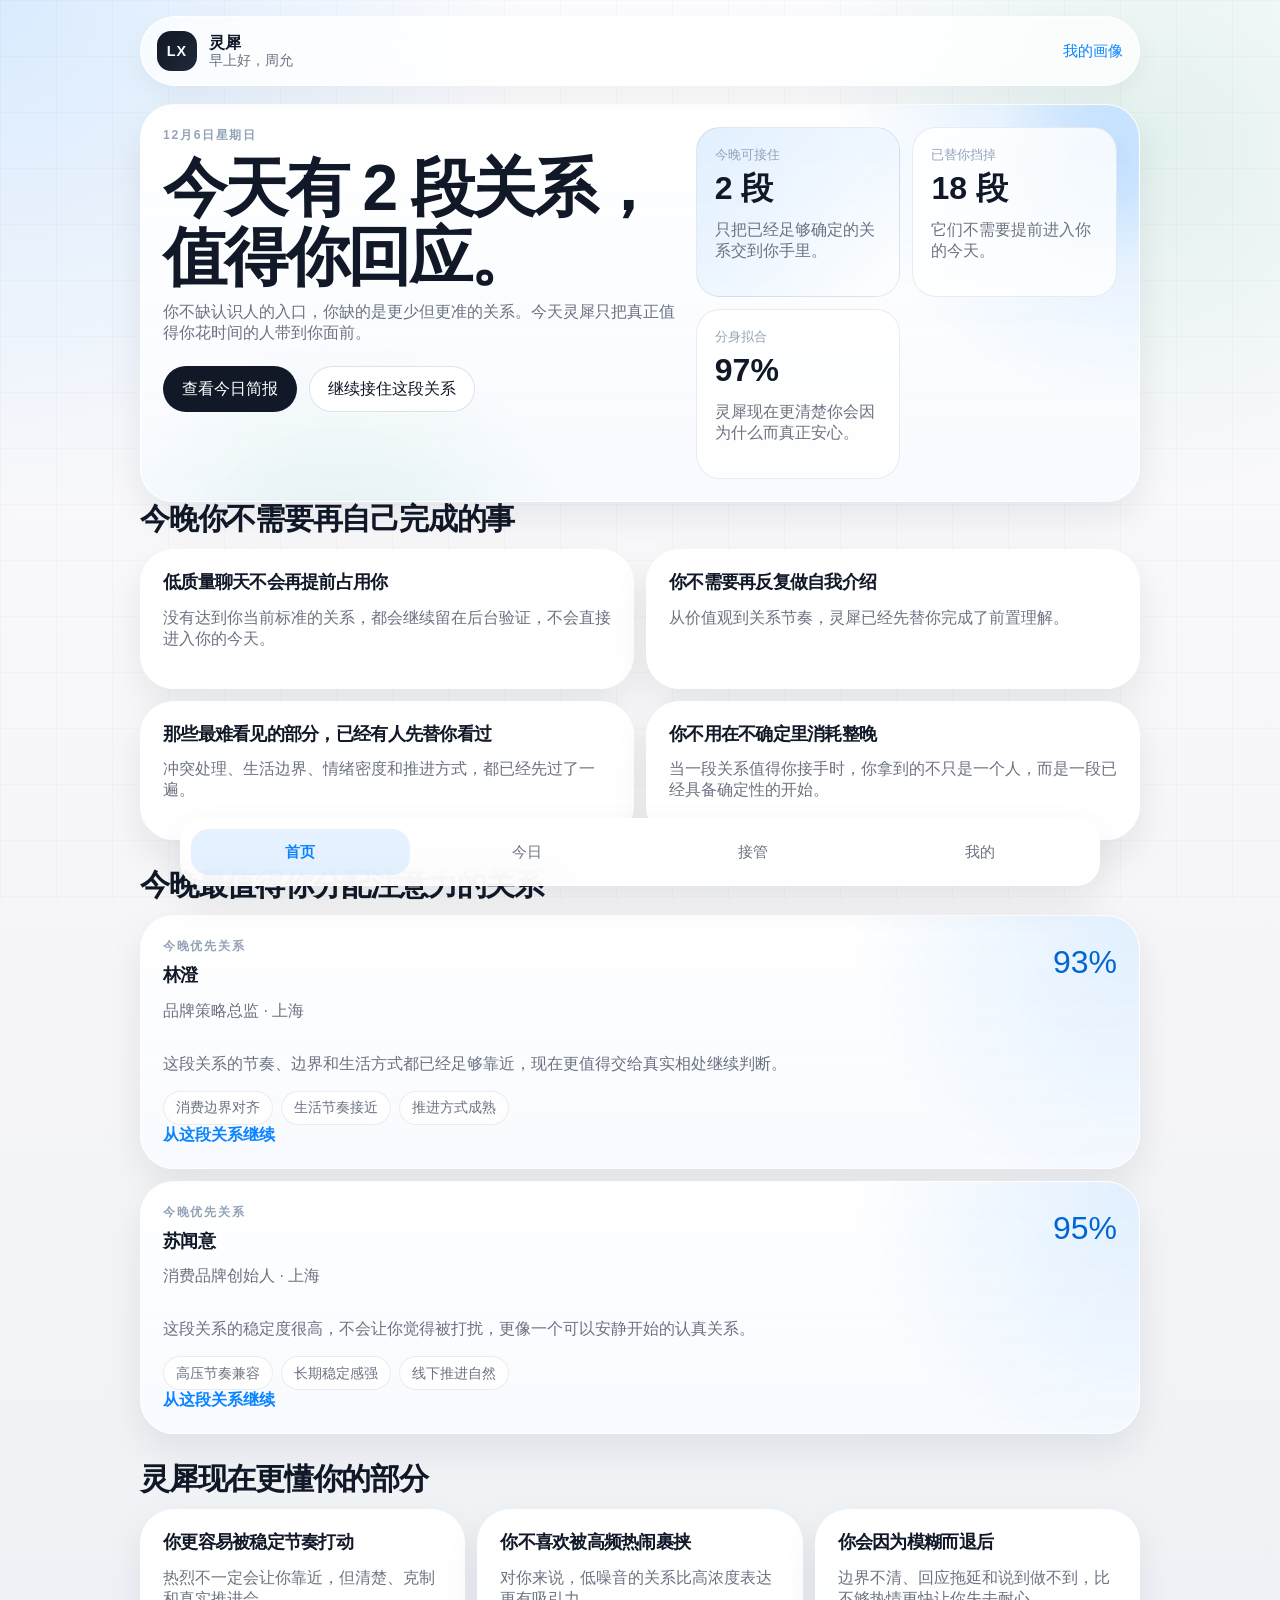
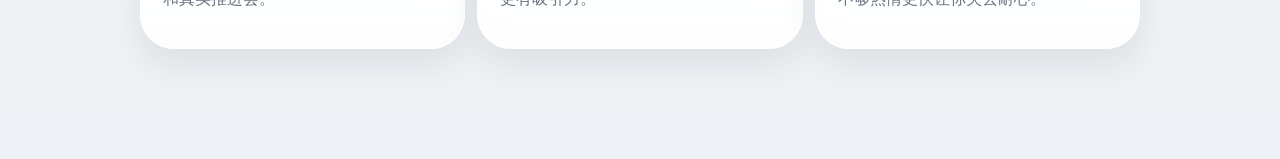
==== index.html @ 1aef78d0 "Initial commit: Lingxi product site" ====
﻿<!doctype html>
<html lang="zh-CN">
  <head>
    <meta charset="UTF-8" />
    <meta name="viewport" content="width=device-width, initial-scale=1.0" />
    <meta
      name="description"
      content="灵犀，帮你先筛掉不值得消耗时间的关系，只把真正值得回应的人带到你面前。"
    />
    <title>灵犀</title>
    <link rel="stylesheet" href="styles.css" />
  </head>
  <body data-page="home">
    <div class="app-shell">
      <header class="topbar">
        <div class="brand">
          <span class="brand-mark">LX</span>
          <div class="brand-copy">
            <strong>灵犀</strong>
            <span id="greetingText">晚上好</span>
          </div>
        </div>
        <a class="topbar-link" href="profile/">我的画像</a>
      </header>

      <main class="page">
        <section class="hero-card hero-card-rich">
          <div class="hero-copy-block">
            <p class="eyebrow" id="todayDate">今天</p>
            <h1 id="heroTitle">今天有 2 段关系，值得你回应。</h1>
            <p class="hero-text" id="heroSummary"></p>
            <div class="hero-actions">
              <a class="button button-primary" href="today/">查看今日简报</a>
              <a class="button button-secondary" href="connection/?candidate=lin">继续接住这段关系</a>
            </div>
          </div>
          <div class="hero-side" id="heroAside"></div>
        </section>

        <section class="section">
          <div class="section-head">
            <h2>今晚你不需要再自己完成的事</h2>
          </div>
          <div class="grid grid-two" id="savedEffortGrid"></div>
        </section>

        <section class="section">
          <div class="section-head">
            <h2>今晚最值得你分配注意力的关系</h2>
          </div>
          <div class="stack" id="priorityCards"></div>
        </section>

        <section class="section">
          <div class="section-head">
            <h2>灵犀现在更懂你的部分</h2>
          </div>
          <div class="grid grid-three" id="understandGrid"></div>
        </section>
      </main>

      <nav class="bottom-nav" aria-label="底部导航">
        <a class="bottom-link is-active" href="./"><span>首页</span></a>
        <a class="bottom-link" href="today/"><span>今日</span></a>
        <a class="bottom-link" href="connection/"><span>接管</span></a>
        <a class="bottom-link" href="profile/"><span>我的</span></a>
      </nav>
    </div>

    <script src="data.js"></script>
    <script src="app.js"></script>
  </body>
</html>
---- styles.css ----
﻿:root {
  --bg: #f5f5f7;
  --surface: rgba(255, 255, 255, 0.92);
  --surface-strong: #ffffff;
  --surface-soft: rgba(248, 250, 252, 0.92);
  --line: rgba(15, 23, 42, 0.08);
  --line-strong: rgba(15, 23, 42, 0.12);
  --text: #111827;
  --muted: #6b7280;
  --muted-soft: #94a3b8;
  --accent: #0a84ff;
  --accent-soft: rgba(10, 132, 255, 0.12);
  --accent-deep: #0066d1;
  --success: #0d9b6c;
  --success-soft: rgba(13, 155, 108, 0.12);
  --warning: #ef7d43;
  --warning-soft: rgba(239, 125, 67, 0.14);
  --shadow-lg: 0 28px 70px rgba(15, 23, 42, 0.1);
  --shadow-md: 0 16px 36px rgba(15, 23, 42, 0.08);
  --radius-xxl: 34px;
  --radius-xl: 28px;
  --radius-lg: 22px;
  --radius-md: 18px;
  --app-width: 1040px;
}

* {
  box-sizing: border-box;
}

html {
  scroll-behavior: smooth;
}

body {
  margin: 0;
  min-height: 100vh;
  background:
    radial-gradient(circle at top left, rgba(10, 132, 255, 0.14), transparent 24%),
    radial-gradient(circle at 90% 8%, rgba(13, 155, 108, 0.1), transparent 18%),
    linear-gradient(180deg, #fcfcfe 0%, #f5f5f7 58%, #edf1f5 100%);
  color: var(--text);
  font-family: 'SF Pro Display', 'PingFang SC', 'Helvetica Neue', 'Microsoft YaHei', sans-serif;
}

body::before {
  position: fixed;
  inset: 0;
  z-index: -2;
  background-image:
    linear-gradient(rgba(15, 23, 42, 0.018) 1px, transparent 1px),
    linear-gradient(90deg, rgba(15, 23, 42, 0.018) 1px, transparent 1px);
  background-size: 56px 56px;
  content: '';
  pointer-events: none;
}

a {
  color: inherit;
  text-decoration: none;
}

button,
input,
textarea {
  font: inherit;
}

.app-shell {
  width: min(100%, var(--app-width));
  margin: 0 auto;
  padding: 16px 16px 110px;
}

.topbar {
  position: sticky;
  top: 12px;
  z-index: 10;
  display: flex;
  align-items: center;
  justify-content: space-between;
  gap: 16px;
  padding: 14px 16px;
  border: 1px solid rgba(255, 255, 255, 0.92);
  border-radius: 999px;
  background: rgba(255, 255, 255, 0.78);
  backdrop-filter: blur(18px);
  box-shadow: 0 10px 28px rgba(15, 23, 42, 0.05);
}

.brand {
  display: flex;
  align-items: center;
  gap: 12px;
  min-width: 0;
}

.brand-mark {
  display: inline-flex;
  align-items: center;
  justify-content: center;
  width: 40px;
  height: 40px;
  border-radius: 14px;
  background: linear-gradient(135deg, #111827 0%, #1f2937 100%);
  color: #fff;
  font-size: 0.9rem;
  font-weight: 700;
  letter-spacing: 0.08em;
  flex: none;
}

.brand-copy {
  display: flex;
  flex-direction: column;
  line-height: 1.2;
  min-width: 0;
}

.brand-copy strong {
  font-size: 1rem;
  font-weight: 600;
}

.brand-copy span {
  color: var(--muted);
  font-size: 0.88rem;
}

.topbar-link {
  color: var(--accent);
  font-size: 0.94rem;
  white-space: nowrap;
}

.page {
  padding-top: 18px;
}

.section + .section {
  margin-top: 28px;
}

.section-head {
  margin-bottom: 14px;
}

.section-head h1,
.section-head h2,
.hero-card h1,
.candidate-hero h1,
.profile-hero h1,
.card h3 {
  margin: 0;
  letter-spacing: -0.04em;
  line-height: 1.08;
}

.page-title,
.hero-card h1,
.candidate-hero h1,
.profile-hero h1 {
  font-size: clamp(2.2rem, 6vw, 4rem);
}

.section-head h2 {
  font-size: clamp(1.35rem, 4vw, 1.9rem);
}

.page-subtitle,
.hero-text,
.candidate-subtitle,
.profile-subtitle,
.card-copy,
.section-head p,
.muted-line,
.scene-item p,
.stat-card p {
  color: var(--muted);
}

.page-subtitle,
.hero-text,
.section-head p,
.candidate-subtitle,
.profile-subtitle {
  margin: 10px 0 0;
}

.eyebrow,
.card-badge {
  margin: 0 0 10px;
  color: var(--muted-soft);
  font-size: 0.76rem;
  font-weight: 700;
  letter-spacing: 0.14em;
  text-transform: uppercase;
}

.hero-card,
.candidate-hero,
.profile-hero,
.card,
.chat-bubble,
.bottom-nav,
.candidate-card,
.report-card {
  border: 1px solid rgba(255, 255, 255, 0.92);
  background: linear-gradient(180deg, rgba(255, 255, 255, 0.98), var(--surface));
  box-shadow: var(--shadow-md);
  backdrop-filter: blur(18px);
}

.hero-card,
.candidate-hero,
.profile-hero,
.card,
.candidate-card,
.report-card {
  border-radius: var(--radius-xxl);
}

.hero-card,
.candidate-hero,
.profile-hero,
.card,
.report-card {
  padding: 22px;
}

.hero-card-rich {
  position: relative;
  overflow: hidden;
  background:
    radial-gradient(circle at top right, rgba(10, 132, 255, 0.18), transparent 28%),
    radial-gradient(circle at 20% 120%, rgba(13, 155, 108, 0.1), transparent 26%),
    linear-gradient(180deg, rgba(255, 255, 255, 0.98), rgba(247, 250, 255, 0.94));
}

.hero-card-rich::after {
  position: absolute;
  right: -80px;
  top: -60px;
  width: 240px;
  height: 240px;
  border-radius: 50%;
  background: radial-gradient(circle, rgba(10, 132, 255, 0.14), transparent 64%);
  content: '';
  pointer-events: none;
}

.hero-copy-block,
.hero-side {
  position: relative;
  z-index: 1;
}

.hero-actions {
  display: flex;
  gap: 12px;
  flex-wrap: wrap;
  margin-top: 22px;
}

.button {
  display: inline-flex;
  align-items: center;
  justify-content: center;
  min-height: 46px;
  padding: 0 18px;
  border-radius: 999px;
  border: 1px solid transparent;
}

.button-primary {
  background: #111827;
  color: #fff;
}

.button-secondary {
  border-color: var(--line-strong);
  background: rgba(255, 255, 255, 0.92);
}

.hero-stat-grid,
.grid {
  display: grid;
  gap: 12px;
}

.grid-two,
.grid-three {
  grid-template-columns: 1fr;
}

.stack {
  display: grid;
  gap: 12px;
}

.card h3 {
  font-size: 1.14rem;
  margin-bottom: 8px;
}

.card-link {
  color: var(--accent);
  font-weight: 600;
}

.stat-card {
  padding: 18px;
  border: 1px solid var(--line);
  border-radius: 24px;
  background: rgba(255, 255, 255, 0.82);
}

.stat-card span {
  display: block;
  color: var(--muted-soft);
  font-size: 0.84rem;
}

.stat-card strong,
.score-badge,
.score-pill strong {
  display: block;
  margin: 8px 0;
  font-size: 2rem;
  line-height: 1;
}

.accent-stat {
  background: linear-gradient(135deg, rgba(10, 132, 255, 0.12), rgba(255, 255, 255, 0.96));
}

.priority-head,
.candidate-top,
.scene-head {
  display: flex;
  align-items: flex-start;
  justify-content: space-between;
  gap: 12px;
}

.score-badge {
  min-width: 72px;
  text-align: right;
  color: var(--accent-deep);
}

.card-featured {
  background:
    radial-gradient(circle at top right, rgba(10, 132, 255, 0.12), transparent 28%),
    linear-gradient(180deg, rgba(255, 255, 255, 0.98), rgba(247, 250, 255, 0.94));
}

.tag-row {
  display: flex;
  flex-wrap: wrap;
  gap: 8px;
  margin-top: 12px;
}

.tag,
.state-pill {
  display: inline-flex;
  align-items: center;
  justify-content: center;
  min-height: 34px;
  padding: 0 12px;
  border: 1px solid var(--line);
  border-radius: 999px;
  background: rgba(255, 255, 255, 0.88);
  color: var(--muted);
  font-size: 0.9rem;
}

.state-pill {
  font-weight: 600;
}

.state-pill.ready {
  background: var(--success-soft);
  color: var(--success);
  border-color: transparent;
}

.state-pill.waiting {
  background: var(--warning-soft);
  color: var(--warning);
  border-color: transparent;
}

.candidate-card {
  display: block;
  padding: 20px;
}

.score-pill {
  text-align: right;
}

.score-pill span {
  display: block;
  color: var(--muted-soft);
  font-size: 0.8rem;
}

.metric-list {
  display: grid;
  gap: 12px;
  margin-top: 12px;
}

.metric-row {
  display: grid;
  grid-template-columns: 1fr auto;
  gap: 6px 10px;
  align-items: center;
}

.metric-track {
  grid-column: 1 / -1;
  height: 10px;
  border-radius: 999px;
  background: rgba(15, 23, 42, 0.08);
  overflow: hidden;
}

.metric-track i {
  display: block;
  height: 100%;
  border-radius: inherit;
  background: linear-gradient(90deg, #7ec3ff, var(--accent));
}

.hero-side-metrics {
  display: grid;
  gap: 12px;
  margin-top: 18px;
}

.report-surface {
  background:
    radial-gradient(circle at top right, rgba(10, 132, 255, 0.12), transparent 32%),
    linear-gradient(180deg, rgba(255, 255, 255, 0.98), rgba(248, 251, 255, 0.94));
}

.report-surface h3 {
  font-size: 1.4rem;
}

.scene-list {
  display: grid;
  gap: 12px;
  margin-top: 18px;
}

.scene-item {
  padding: 16px;
  border: 1px solid var(--line);
  border-radius: 22px;
  background: rgba(255, 255, 255, 0.8);
}

.chat-thread {
  display: grid;
  gap: 10px;
}

.chat-bubble {
  padding: 16px 18px;
  border-radius: 24px;
}

.chat-bubble.self {
  background: linear-gradient(180deg, rgba(10, 132, 255, 0.12), rgba(255, 255, 255, 0.96));
}

.chat-bubble small {
  display: block;
  margin-bottom: 6px;
  color: var(--muted-soft);
}

.bottom-nav {
  position: fixed;
  left: 50%;
  bottom: 14px;
  transform: translateX(-50%);
  display: grid;
  grid-template-columns: repeat(4, 1fr);
  gap: 8px;
  width: min(calc(100% - 24px), 920px);
  padding: 10px;
  border-radius: 24px;
}

.bottom-link {
  display: inline-flex;
  align-items: center;
  justify-content: center;
  min-height: 46px;
  border-radius: 18px;
  color: var(--muted);
  font-size: 0.92rem;
}

.bottom-link.is-active {
  background: rgba(10, 132, 255, 0.1);
  color: var(--accent);
  font-weight: 600;
}

@media (min-width: 720px) {
  .app-shell {
    padding-left: 20px;
    padding-right: 20px;
  }

  .hero-card-rich,
  .candidate-hero,
  .profile-hero {
    display: grid;
    grid-template-columns: 1.1fr 0.9fr;
    gap: 18px;
    align-items: start;
  }

  .hero-side-metrics {
    margin-top: 0;
  }

  .grid-two {
    grid-template-columns: repeat(2, minmax(0, 1fr));
  }

  .grid-three {
    grid-template-columns: repeat(3, minmax(0, 1fr));
  }

  .hero-stat-grid {
    grid-template-columns: repeat(2, minmax(0, 1fr));
  }
}
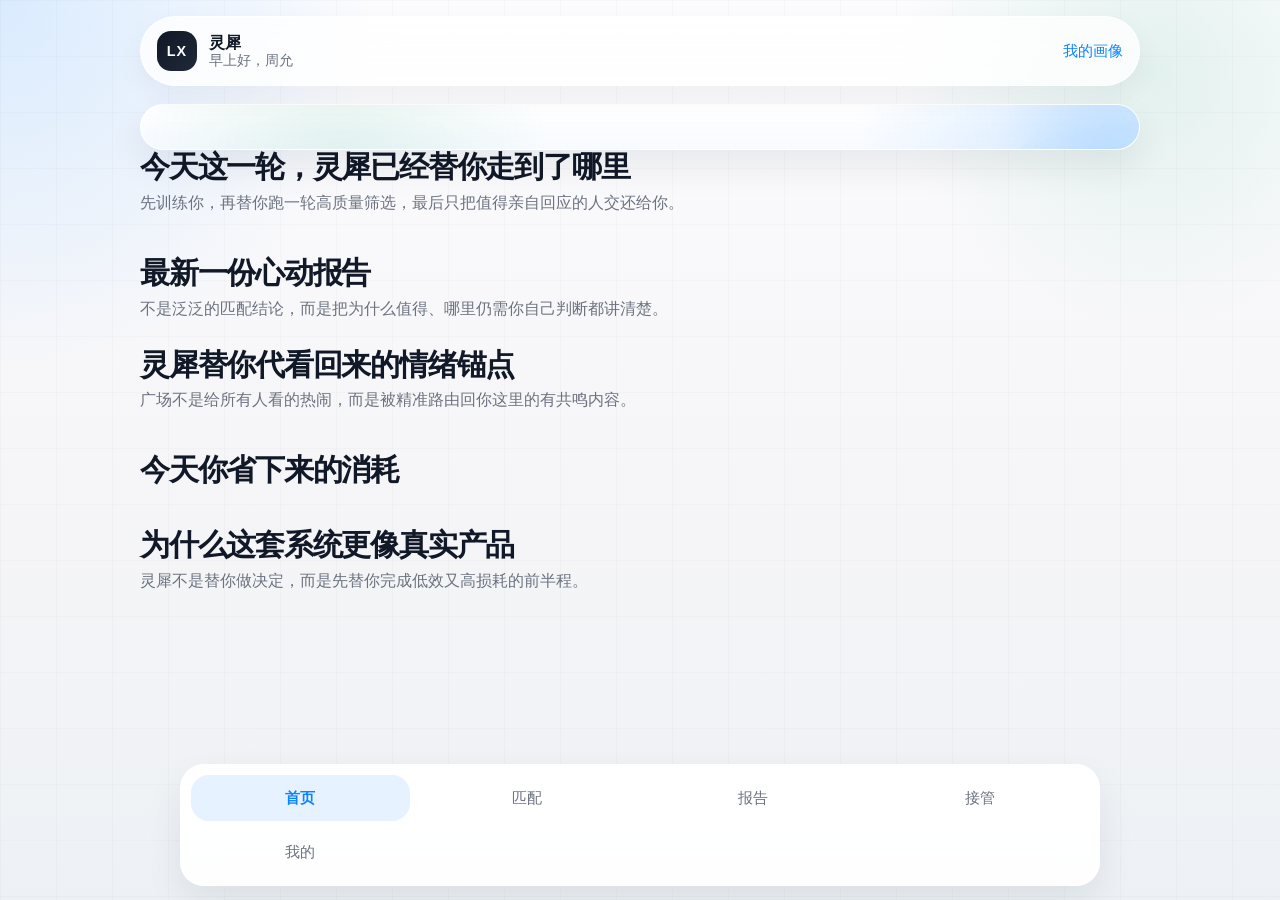
==== commit 6dccc329: "Publish richer Lingxi experience: index.html" ====
--- a/index.html
+++ b/index.html
@@ -5,7 +5,7 @@
     <meta name="viewport" content="width=device-width, initial-scale=1.0" />
     <meta
       name="description"
-      content="灵犀，帮你先筛掉不值得消耗时间的关系，只把真正值得回应的人带到你面前。"
+      content="灵犀，把分身训练、深度匹配、心动报告和真人接管整合成一条真正节省时间的关系链路。"
     />
     <title>灵犀</title>
     <link rel="stylesheet" href="styles.css" />
@@ -24,44 +24,52 @@
       </header>
 
       <main class="page">
-        <section class="hero-card hero-card-rich">
-          <div class="hero-copy-block">
-            <p class="eyebrow" id="todayDate">今天</p>
-            <h1 id="heroTitle">今天有 2 段关系，值得你回应。</h1>
-            <p class="hero-text" id="heroSummary"></p>
-            <div class="hero-actions">
-              <a class="button button-primary" href="today/">查看今日简报</a>
-              <a class="button button-secondary" href="connection/?candidate=lin">继续接住这段关系</a>
-            </div>
+        <section class="hero-card hero-card-rich" id="homeHero"></section>
+
+        <section class="section">
+          <div class="section-head">
+            <h2>今天这一轮，灵犀已经替你走到了哪里</h2>
+            <p>先训练你，再替你跑一轮高质量筛选，最后只把值得亲自回应的人交还给你。</p>
           </div>
-          <div class="hero-side" id="heroAside"></div>
+          <div class="grid grid-two" id="pipelineGrid"></div>
         </section>
 
         <section class="section">
           <div class="section-head">
-            <h2>今晚你不需要再自己完成的事</h2>
+            <h2>最新一份心动报告</h2>
+            <p>不是泛泛的匹配结论，而是把为什么值得、哪里仍需你自己判断都讲清楚。</p>
+          </div>
+          <div id="spotlightCard"></div>
+        </section>
+
+        <section class="section">
+          <div class="section-head">
+            <h2>灵犀替你代看回来的情绪锚点</h2>
+            <p>广场不是给所有人看的热闹，而是被精准路由回你这里的有共鸣内容。</p>
+          </div>
+          <div class="stack" id="pulseFeed"></div>
+        </section>
+
+        <section class="section">
+          <div class="section-head">
+            <h2>今天你省下来的消耗</h2>
           </div>
           <div class="grid grid-two" id="savedEffortGrid"></div>
         </section>
 
         <section class="section">
           <div class="section-head">
-            <h2>今晚最值得你分配注意力的关系</h2>
+            <h2>为什么这套系统更像真实产品</h2>
+            <p>灵犀不是替你做决定，而是先替你完成低效又高损耗的前半程。</p>
           </div>
-          <div class="stack" id="priorityCards"></div>
-        </section>
-
-        <section class="section">
-          <div class="section-head">
-            <h2>灵犀现在更懂你的部分</h2>
-          </div>
-          <div class="grid grid-three" id="understandGrid"></div>
+          <div class="grid grid-two" id="trustGrid"></div>
         </section>
       </main>
 
       <nav class="bottom-nav" aria-label="底部导航">
         <a class="bottom-link is-active" href="./"><span>首页</span></a>
-        <a class="bottom-link" href="today/"><span>今日</span></a>
+        <a class="bottom-link" href="today/"><span>匹配</span></a>
+        <a class="bottom-link" href="report/"><span>报告</span></a>
         <a class="bottom-link" href="connection/"><span>接管</span></a>
         <a class="bottom-link" href="profile/"><span>我的</span></a>
       </nav>
@@ -70,4 +78,4 @@
     <script src="data.js"></script>
     <script src="app.js"></script>
   </body>
-</html>
+</html>
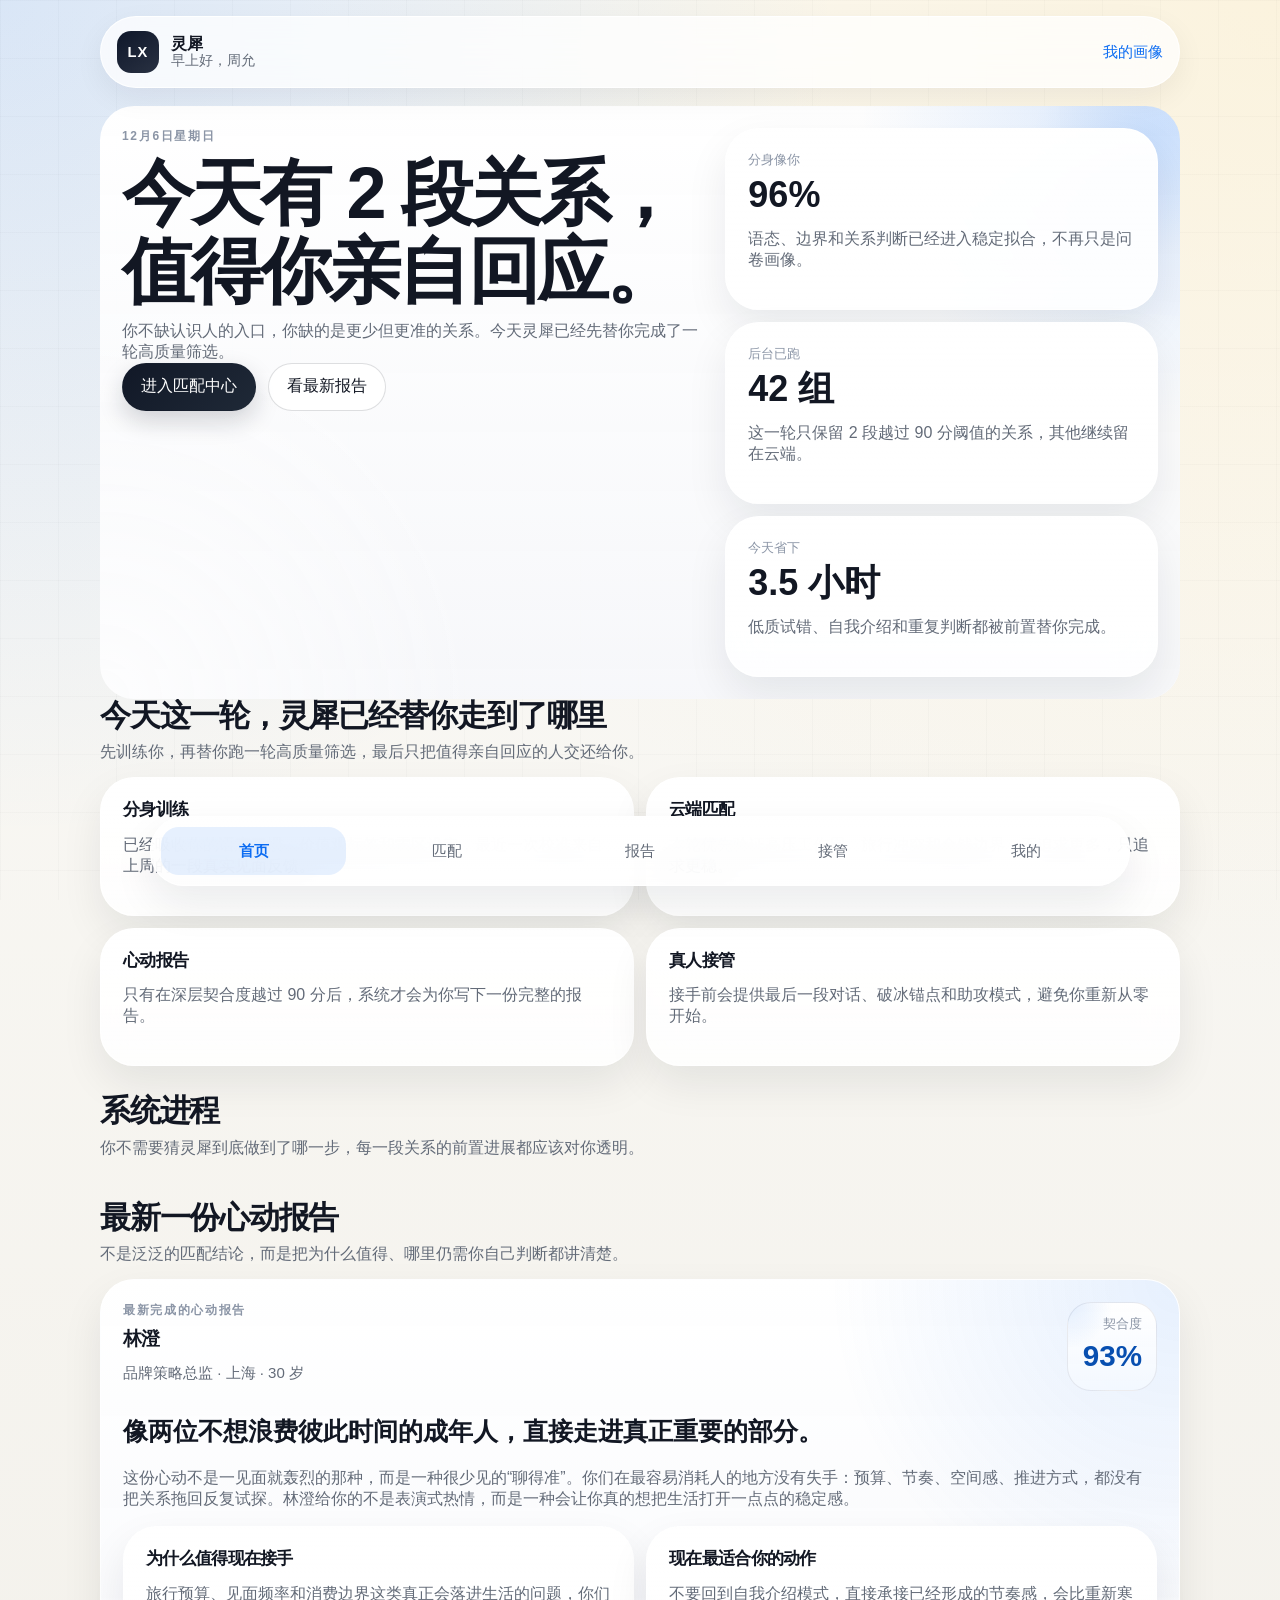
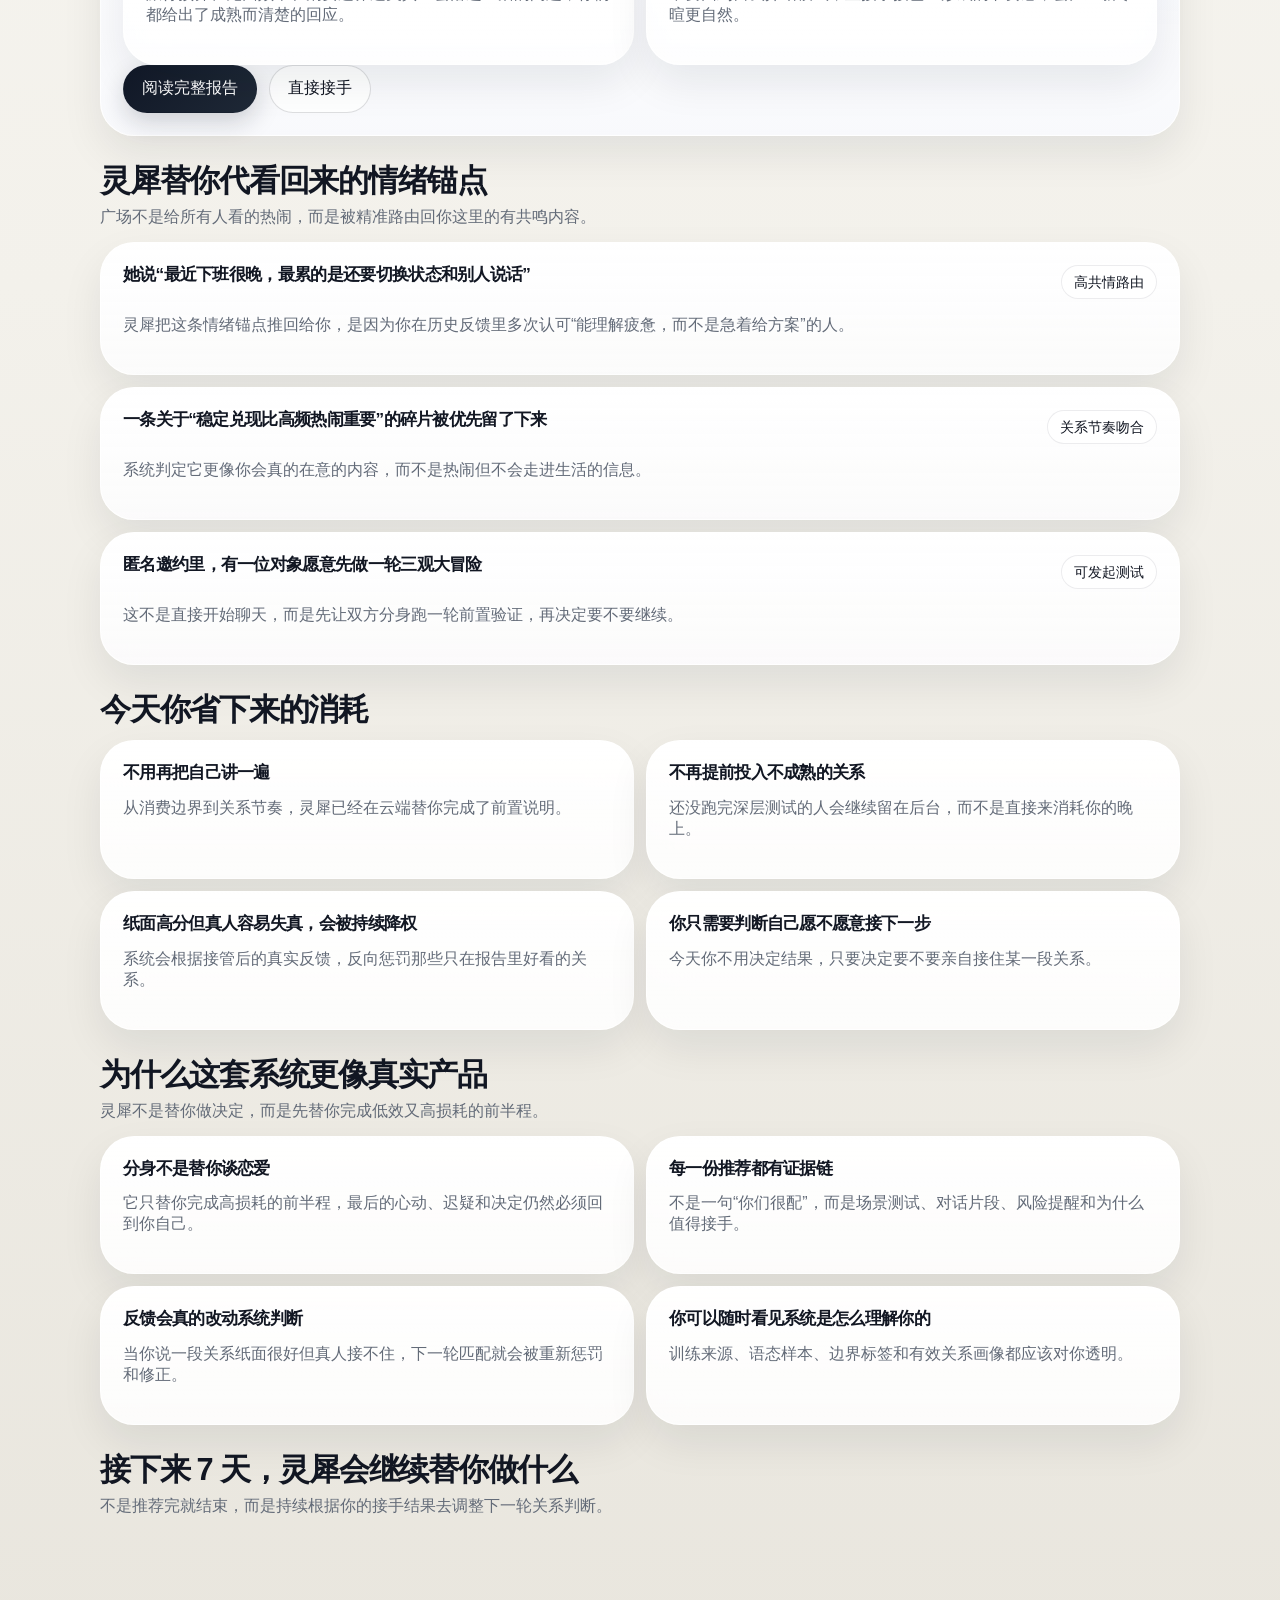
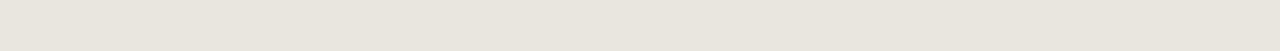
==== commit bf1814e8: "Round 3 upgrade: index.html" ====
--- a/index.html
+++ b/index.html
@@ -36,6 +36,14 @@
 
         <section class="section">
           <div class="section-head">
+            <h2>系统进程</h2>
+            <p>你不需要猜灵犀到底做到了哪一步，每一段关系的前置进展都应该对你透明。</p>
+          </div>
+          <div class="stack" id="journeyRail"></div>
+        </section>
+
+        <section class="section">
+          <div class="section-head">
             <h2>最新一份心动报告</h2>
             <p>不是泛泛的匹配结论，而是把为什么值得、哪里仍需你自己判断都讲清楚。</p>
           </div>
@@ -64,6 +72,14 @@
           </div>
           <div class="grid grid-two" id="trustGrid"></div>
         </section>
+
+        <section class="section">
+          <div class="section-head">
+            <h2>接下来 7 天，灵犀会继续替你做什么</h2>
+            <p>不是推荐完就结束，而是持续根据你的接手结果去调整下一轮关系判断。</p>
+          </div>
+          <div class="grid grid-two" id="futureGrid"></div>
+        </section>
       </main>
 
       <nav class="bottom-nav" aria-label="底部导航">
--- a/styles.css
+++ b/styles.css
@@ -1,27 +1,30 @@
 ﻿:root {
-  --bg: #f5f5f7;
-  --surface: rgba(255, 255, 255, 0.92);
-  --surface-strong: #ffffff;
-  --surface-soft: rgba(248, 250, 252, 0.92);
-  --line: rgba(15, 23, 42, 0.08);
-  --line-strong: rgba(15, 23, 42, 0.12);
-  --text: #111827;
-  --muted: #6b7280;
-  --muted-soft: #94a3b8;
-  --accent: #0a84ff;
-  --accent-soft: rgba(10, 132, 255, 0.12);
-  --accent-deep: #0066d1;
-  --success: #0d9b6c;
-  --success-soft: rgba(13, 155, 108, 0.12);
-  --warning: #ef7d43;
-  --warning-soft: rgba(239, 125, 67, 0.14);
-  --shadow-lg: 0 28px 70px rgba(15, 23, 42, 0.1);
-  --shadow-md: 0 16px 36px rgba(15, 23, 42, 0.08);
+  --bg: #f3f1eb;
+  --bg-deep: #e9e6de;
+  --surface: rgba(255, 255, 255, 0.86);
+  --surface-strong: rgba(255, 255, 255, 0.96);
+  --line: rgba(17, 24, 39, 0.08);
+  --line-strong: rgba(17, 24, 39, 0.14);
+  --text: #121723;
+  --muted: #636b78;
+  --muted-soft: #8b95a6;
+  --accent: #0c6cf2;
+  --accent-soft: rgba(12, 108, 242, 0.12);
+  --accent-deep: #084fb0;
+  --sage: #e6efe8;
+  --gold: #fbf0d4;
+  --success: #177245;
+  --success-soft: rgba(23, 114, 69, 0.12);
+  --warning: #b56a2d;
+  --warning-soft: rgba(181, 106, 45, 0.12);
+  --shadow-lg: 0 28px 80px rgba(18, 23, 35, 0.12);
+  --shadow-md: 0 18px 42px rgba(18, 23, 35, 0.08);
   --radius-xxl: 34px;
   --radius-xl: 28px;
   --radius-lg: 22px;
   --radius-md: 18px;
-  --app-width: 1040px;
+  --radius-sm: 14px;
+  --app-width: 1120px;
 }
 
 * {
@@ -35,24 +38,28 @@
 body {
   margin: 0;
   min-height: 100vh;
-  background:
-    radial-gradient(circle at top left, rgba(10, 132, 255, 0.14), transparent 24%),
-    radial-gradient(circle at 90% 8%, rgba(13, 155, 108, 0.1), transparent 18%),
-    linear-gradient(180deg, #fcfcfe 0%, #f5f5f7 58%, #edf1f5 100%);
   color: var(--text);
   font-family: 'SF Pro Display', 'PingFang SC', 'Helvetica Neue', 'Microsoft YaHei', sans-serif;
+  background:
+    radial-gradient(circle at 0% 0%, rgba(12, 108, 242, 0.14), transparent 24%),
+    radial-gradient(circle at 100% 0%, rgba(251, 240, 212, 0.72), transparent 28%),
+    linear-gradient(180deg, #fbfaf7 0%, var(--bg) 58%, var(--bg-deep) 100%);
 }
 
 body::before {
+  content: '';
   position: fixed;
   inset: 0;
   z-index: -2;
   background-image:
-    linear-gradient(rgba(15, 23, 42, 0.018) 1px, transparent 1px),
-    linear-gradient(90deg, rgba(15, 23, 42, 0.018) 1px, transparent 1px);
-  background-size: 56px 56px;
-  content: '';
+    linear-gradient(rgba(17, 24, 39, 0.02) 1px, transparent 1px),
+    linear-gradient(90deg, rgba(17, 24, 39, 0.02) 1px, transparent 1px);
+  background-size: 58px 58px;
   pointer-events: none;
+}
+
+img {
+  max-width: 100%;
 }
 
 a {
@@ -66,26 +73,31 @@
   font: inherit;
 }
 
+button {
+  border: 0;
+  background: none;
+}
+
 .app-shell {
   width: min(100%, var(--app-width));
   margin: 0 auto;
-  padding: 16px 16px 110px;
+  padding: 16px 16px 120px;
 }
 
 .topbar {
   position: sticky;
   top: 12px;
-  z-index: 10;
+  z-index: 20;
   display: flex;
   align-items: center;
   justify-content: space-between;
-  gap: 16px;
+  gap: 14px;
   padding: 14px 16px;
-  border: 1px solid rgba(255, 255, 255, 0.92);
+  border: 1px solid rgba(255, 255, 255, 0.86);
   border-radius: 999px;
-  background: rgba(255, 255, 255, 0.78);
+  background: rgba(255, 255, 255, 0.74);
   backdrop-filter: blur(18px);
-  box-shadow: 0 10px 28px rgba(15, 23, 42, 0.05);
+  box-shadow: 0 10px 30px rgba(17, 24, 39, 0.06);
 }
 
 .brand {
@@ -99,12 +111,12 @@
   display: inline-flex;
   align-items: center;
   justify-content: center;
-  width: 40px;
-  height: 40px;
+  width: 42px;
+  height: 42px;
   border-radius: 14px;
-  background: linear-gradient(135deg, #111827 0%, #1f2937 100%);
+  background: linear-gradient(145deg, #0f172a, #293142);
   color: #fff;
-  font-size: 0.9rem;
+  font-size: 0.92rem;
   font-weight: 700;
   letter-spacing: 0.08em;
   flex: none;
@@ -113,23 +125,23 @@
 .brand-copy {
   display: flex;
   flex-direction: column;
-  line-height: 1.2;
   min-width: 0;
+  line-height: 1.16;
 }
 
 .brand-copy strong {
   font-size: 1rem;
-  font-weight: 600;
+  font-weight: 640;
 }
 
 .brand-copy span {
   color: var(--muted);
-  font-size: 0.88rem;
+  font-size: 0.86rem;
 }
 
 .topbar-link {
   color: var(--accent);
-  font-size: 0.94rem;
+  font-size: 0.92rem;
   white-space: nowrap;
 }
 
@@ -145,45 +157,48 @@
   margin-bottom: 14px;
 }
 
-.section-head h1,
 .section-head h2,
-.hero-card h1,
-.candidate-hero h1,
-.profile-hero h1,
-.card h3 {
+.hero-title,
+.card h3,
+.report-card h3,
+.digest-card h3,
+.moment-card h3,
+.feedback-card h3,
+.assist-card h3,
+.invite-card h3,
+.candidate-card h3,
+.spotlight-card h3 {
   margin: 0;
   letter-spacing: -0.04em;
   line-height: 1.08;
 }
 
-.page-title,
-.hero-card h1,
-.candidate-hero h1,
-.profile-hero h1 {
-  font-size: clamp(2.2rem, 6vw, 4rem);
+.hero-title {
+  font-size: clamp(2.2rem, 7vw, 4.5rem);
 }
 
 .section-head h2 {
-  font-size: clamp(1.35rem, 4vw, 1.9rem);
-}
-
-.page-subtitle,
-.hero-text,
-.candidate-subtitle,
-.profile-subtitle,
+  font-size: clamp(1.34rem, 4vw, 1.92rem);
+}
+
+.section-head p,
+.hero-copy,
+.hero-meta,
 .card-copy,
-.section-head p,
+.candidate-meta,
+.candidate-summary,
 .muted-line,
-.scene-item p,
-.stat-card p {
+.metric-row p,
+.stat-card p,
+.option-pill,
+.bubble p,
+.scenario-verdict {
   color: var(--muted);
 }
 
-.page-subtitle,
-.hero-text,
-.section-head p,
-.candidate-subtitle,
-.profile-subtitle {
+.hero-copy,
+.hero-meta,
+.section-head p {
   margin: 10px 0 0;
 }
 
@@ -191,189 +206,190 @@
 .card-badge {
   margin: 0 0 10px;
   color: var(--muted-soft);
-  font-size: 0.76rem;
-  font-weight: 700;
+  font-size: 0.75rem;
+  font-weight: 720;
   letter-spacing: 0.14em;
   text-transform: uppercase;
 }
 
-.hero-card,
-.candidate-hero,
-.profile-hero,
-.card,
-.chat-bubble,
+.panel,
 .bottom-nav,
-.candidate-card,
-.report-card {
-  border: 1px solid rgba(255, 255, 255, 0.92);
+.bubble,
+.option-pill {
+  border: 1px solid rgba(255, 255, 255, 0.9);
   background: linear-gradient(180deg, rgba(255, 255, 255, 0.98), var(--surface));
   box-shadow: var(--shadow-md);
-  backdrop-filter: blur(18px);
+  backdrop-filter: blur(20px);
 }
 
 .hero-card,
-.candidate-hero,
-.profile-hero,
-.card,
-.candidate-card,
-.report-card {
+.panel,
+.bottom-nav,
+.bubble,
+.option-pill {
   border-radius: var(--radius-xxl);
 }
 
 .hero-card,
-.candidate-hero,
-.profile-hero,
-.card,
-.report-card {
+.panel {
   padding: 22px;
 }
 
-.hero-card-rich {
+.hero-card {
   position: relative;
   overflow: hidden;
   background:
-    radial-gradient(circle at top right, rgba(10, 132, 255, 0.18), transparent 28%),
-    radial-gradient(circle at 20% 120%, rgba(13, 155, 108, 0.1), transparent 26%),
-    linear-gradient(180deg, rgba(255, 255, 255, 0.98), rgba(247, 250, 255, 0.94));
-}
-
-.hero-card-rich::after {
+    radial-gradient(circle at top right, rgba(12, 108, 242, 0.16), transparent 26%),
+    radial-gradient(circle at left bottom, rgba(255, 255, 255, 0.76), transparent 30%),
+    linear-gradient(180deg, rgba(255, 255, 255, 0.98), rgba(246, 247, 250, 0.94));
+}
+
+.hero-card::after {
+  content: '';
   position: absolute;
-  right: -80px;
-  top: -60px;
-  width: 240px;
-  height: 240px;
+  right: -70px;
+  top: -70px;
+  width: 220px;
+  height: 220px;
   border-radius: 50%;
-  background: radial-gradient(circle, rgba(10, 132, 255, 0.14), transparent 64%);
-  content: '';
+  background: radial-gradient(circle, rgba(12, 108, 242, 0.1), transparent 70%);
   pointer-events: none;
 }
 
-.hero-copy-block,
+.hero-main,
 .hero-side {
   position: relative;
   z-index: 1;
 }
 
-.hero-actions {
+.hero-side-stack,
+.stack,
+.metric-list,
+.chat-thread {
+  display: grid;
+  gap: 12px;
+}
+
+.hero-actions,
+.action-row,
+.option-row,
+.tag-row,
+.grid {
   display: flex;
   gap: 12px;
   flex-wrap: wrap;
-  margin-top: 22px;
+}
+
+.grid {
+  display: grid;
+}
+
+.grid-two,
+.grid-three,
+.compact-grid {
+  grid-template-columns: 1fr;
 }
 
 .button {
   display: inline-flex;
   align-items: center;
   justify-content: center;
-  min-height: 46px;
+  min-height: 48px;
   padding: 0 18px;
   border-radius: 999px;
   border: 1px solid transparent;
+  transition: transform 0.18s ease, box-shadow 0.18s ease, background 0.18s ease;
+}
+
+.button:hover,
+.selectable-card:hover,
+.option-pill:hover {
+  transform: translateY(-1px);
 }
 
 .button-primary {
-  background: #111827;
+  background: linear-gradient(135deg, #111827, #1f2937);
   color: #fff;
+  box-shadow: 0 10px 24px rgba(17, 24, 39, 0.18);
 }
 
 .button-secondary {
+  background: rgba(255, 255, 255, 0.88);
   border-color: var(--line-strong);
-  background: rgba(255, 255, 255, 0.92);
-}
-
-.hero-stat-grid,
-.grid {
-  display: grid;
-  gap: 12px;
-}
-
-.grid-two,
-.grid-three {
-  grid-template-columns: 1fr;
-}
-
-.stack {
-  display: grid;
-  gap: 12px;
-}
-
-.card h3 {
-  font-size: 1.14rem;
-  margin-bottom: 8px;
-}
-
-.card-link {
-  color: var(--accent);
-  font-weight: 600;
-}
-
-.stat-card {
-  padding: 18px;
-  border: 1px solid var(--line);
-  border-radius: 24px;
-  background: rgba(255, 255, 255, 0.82);
-}
-
-.stat-card span {
+}
+
+.button-ghost {
+  background: rgba(12, 108, 242, 0.08);
+  color: var(--accent-deep);
+}
+
+.stat-card span,
+.score-orb span {
   display: block;
   color: var(--muted-soft);
-  font-size: 0.84rem;
+  font-size: 0.82rem;
 }
 
 .stat-card strong,
-.score-badge,
-.score-pill strong {
+.score-orb strong {
   display: block;
   margin: 8px 0;
-  font-size: 2rem;
   line-height: 1;
 }
 
-.accent-stat {
-  background: linear-gradient(135deg, rgba(10, 132, 255, 0.12), rgba(255, 255, 255, 0.96));
-}
-
-.priority-head,
+.stat-card strong {
+  font-size: clamp(1.6rem, 5vw, 2.25rem);
+}
+
+.accent-card,
+.score-orb.accent {
+  background:
+    radial-gradient(circle at top left, rgba(12, 108, 242, 0.12), transparent 36%),
+    linear-gradient(180deg, rgba(255, 255, 255, 0.98), rgba(243, 248, 255, 0.96));
+}
+
 .candidate-top,
-.scene-head {
+.digest-top,
+.metric-head,
+.scenario-top,
+.assist-top {
   display: flex;
   align-items: flex-start;
   justify-content: space-between;
   gap: 12px;
 }
 
-.score-badge {
-  min-width: 72px;
+.candidate-meta,
+.hero-meta {
+  font-size: 0.94rem;
+}
+
+.score-orb {
+  min-width: 90px;
+  padding: 12px 14px;
+  border-radius: 24px;
+  background: rgba(255, 255, 255, 0.84);
   text-align: right;
+  border: 1px solid var(--line);
+}
+
+.score-orb strong {
+  font-size: 1.85rem;
   color: var(--accent-deep);
 }
 
-.card-featured {
-  background:
-    radial-gradient(circle at top right, rgba(10, 132, 255, 0.12), transparent 28%),
-    linear-gradient(180deg, rgba(255, 255, 255, 0.98), rgba(247, 250, 255, 0.94));
-}
-
-.tag-row {
-  display: flex;
-  flex-wrap: wrap;
-  gap: 8px;
-  margin-top: 12px;
-}
-
 .tag,
-.state-pill {
+.state-pill,
+.score-chip {
   display: inline-flex;
   align-items: center;
   justify-content: center;
   min-height: 34px;
   padding: 0 12px;
+  border-radius: 999px;
+  font-size: 0.88rem;
   border: 1px solid var(--line);
-  border-radius: 999px;
-  background: rgba(255, 255, 255, 0.88);
-  color: var(--muted);
-  font-size: 0.9rem;
+  background: rgba(255, 255, 255, 0.86);
 }
 
 .state-pill {
@@ -381,50 +397,43 @@
 }
 
 .state-pill.ready {
+  color: var(--success);
   background: var(--success-soft);
-  color: var(--success);
   border-color: transparent;
 }
 
-.state-pill.waiting {
+.state-pill.watching {
+  color: var(--warning);
   background: var(--warning-soft);
-  color: var(--warning);
   border-color: transparent;
 }
 
-.candidate-card {
-  display: block;
-  padding: 20px;
-}
-
-.score-pill {
-  text-align: right;
-}
-
-.score-pill span {
-  display: block;
-  color: var(--muted-soft);
-  font-size: 0.8rem;
-}
-
-.metric-list {
-  display: grid;
-  gap: 12px;
-  margin-top: 12px;
+.candidate-summary,
+.spotlight-title {
+  margin: 14px 0 8px;
+  font-size: 1rem;
+  line-height: 1.62;
+}
+
+.spotlight-title {
+  color: var(--text);
+  font-size: clamp(1.18rem, 3.5vw, 1.55rem);
+  font-weight: 620;
 }
 
 .metric-row {
   display: grid;
-  grid-template-columns: 1fr auto;
-  gap: 6px 10px;
-  align-items: center;
+  gap: 8px;
+}
+
+.metric-head strong {
+  font-size: 1rem;
 }
 
 .metric-track {
-  grid-column: 1 / -1;
   height: 10px;
   border-radius: 999px;
-  background: rgba(15, 23, 42, 0.08);
+  background: rgba(17, 24, 39, 0.08);
   overflow: hidden;
 }
 
@@ -432,56 +441,116 @@
   display: block;
   height: 100%;
   border-radius: inherit;
-  background: linear-gradient(90deg, #7ec3ff, var(--accent));
-}
-
-.hero-side-metrics {
-  display: grid;
-  gap: 12px;
-  margin-top: 18px;
-}
-
-.report-surface {
+  background: linear-gradient(90deg, #9cd5ff, var(--accent));
+}
+
+.digest-card h3,
+.moment-card h3,
+.report-card h3,
+.candidate-card h3,
+.source-card h3,
+.boundary-card h3,
+.feedback-card h3,
+.assist-card h3,
+.invite-card h3,
+.card h3 {
+  font-size: 1.08rem;
+}
+
+.spotlight-card,
+.report-card,
+.invite-card {
   background:
-    radial-gradient(circle at top right, rgba(10, 132, 255, 0.12), transparent 32%),
-    linear-gradient(180deg, rgba(255, 255, 255, 0.98), rgba(248, 251, 255, 0.94));
-}
-
-.report-surface h3 {
-  font-size: 1.4rem;
-}
-
-.scene-list {
-  display: grid;
-  gap: 12px;
-  margin-top: 18px;
-}
-
-.scene-item {
-  padding: 16px;
-  border: 1px solid var(--line);
-  border-radius: 22px;
-  background: rgba(255, 255, 255, 0.8);
-}
-
-.chat-thread {
+    radial-gradient(circle at top right, rgba(12, 108, 242, 0.1), transparent 30%),
+    linear-gradient(180deg, rgba(255, 255, 255, 0.98), rgba(248, 249, 252, 0.96));
+}
+
+.moment-card,
+.scenario-card,
+.boundary-card,
+.source-card,
+.feedback-card,
+.assist-card,
+.digest-card,
+.candidate-card {
+  background: linear-gradient(180deg, rgba(255, 255, 255, 0.98), rgba(251, 251, 252, 0.94));
+}
+
+.quote-pair {
   display: grid;
   gap: 10px;
-}
-
-.chat-bubble {
+  margin: 14px 0;
+}
+
+.quote-pair p,
+.bubble p {
+  margin: 0;
+  line-height: 1.68;
+}
+
+.quote-pair p {
+  padding: 14px 16px;
+  border-radius: var(--radius-md);
+  background: rgba(17, 24, 39, 0.04);
+}
+
+.scenario-verdict {
+  margin: 10px 0 6px;
+  color: var(--accent-deep);
+  font-weight: 600;
+}
+
+.chat-thread {
+  gap: 10px;
+}
+
+.bubble {
   padding: 16px 18px;
-  border-radius: 24px;
-}
-
-.chat-bubble.self {
-  background: linear-gradient(180deg, rgba(10, 132, 255, 0.12), rgba(255, 255, 255, 0.96));
-}
-
-.chat-bubble small {
+  max-width: 92%;
+}
+
+.bubble.other {
+  border-bottom-left-radius: 10px;
+}
+
+.bubble.self {
+  margin-left: auto;
+  border-bottom-right-radius: 10px;
+  background: linear-gradient(180deg, rgba(12, 108, 242, 0.12), rgba(255, 255, 255, 0.96));
+}
+
+.bubble small {
   display: block;
   margin-bottom: 6px;
   color: var(--muted-soft);
+}
+
+.assist-top h3,
+.feedback-card h3 {
+  font-size: 1rem;
+}
+
+.selectable-card,
+.option-pill {
+  transition: transform 0.18s ease, border-color 0.18s ease, background 0.18s ease, box-shadow 0.18s ease;
+  cursor: pointer;
+}
+
+.selectable-card.is-selected,
+.option-pill.is-selected {
+  border-color: rgba(12, 108, 242, 0.32);
+  background: linear-gradient(180deg, rgba(12, 108, 242, 0.12), rgba(255, 255, 255, 0.98));
+  box-shadow: 0 14px 32px rgba(12, 108, 242, 0.12);
+}
+
+.option-row {
+  margin-top: 14px;
+}
+
+.option-pill {
+  min-height: 42px;
+  padding: 0 14px;
+  color: var(--text);
 }
 
 .bottom-nav {
@@ -490,48 +559,41 @@
   bottom: 14px;
   transform: translateX(-50%);
   display: grid;
-  grid-template-columns: repeat(4, 1fr);
+  grid-template-columns: repeat(5, 1fr);
   gap: 8px;
-  width: min(calc(100% - 24px), 920px);
+  width: min(calc(100% - 24px), 980px);
   padding: 10px;
-  border-radius: 24px;
 }
 
 .bottom-link {
   display: inline-flex;
   align-items: center;
   justify-content: center;
-  min-height: 46px;
+  min-height: 48px;
   border-radius: 18px;
   color: var(--muted);
-  font-size: 0.92rem;
+  font-size: 0.84rem;
 }
 
 .bottom-link.is-active {
-  background: rgba(10, 132, 255, 0.1);
+  background: rgba(12, 108, 242, 0.1);
   color: var(--accent);
-  font-weight: 600;
-}
-
-@media (min-width: 720px) {
+  font-weight: 640;
+}
+
+@media (min-width: 760px) {
   .app-shell {
     padding-left: 20px;
     padding-right: 20px;
   }
 
-  .hero-card-rich,
-  .candidate-hero,
-  .profile-hero {
+  .hero-card {
     display: grid;
-    grid-template-columns: 1.1fr 0.9fr;
+    grid-template-columns: minmax(0, 1.15fr) minmax(320px, 0.85fr);
     gap: 18px;
     align-items: start;
   }
 
-  .hero-side-metrics {
-    margin-top: 0;
-  }
-
   .grid-two {
     grid-template-columns: repeat(2, minmax(0, 1fr));
   }
@@ -540,7 +602,56 @@
     grid-template-columns: repeat(3, minmax(0, 1fr));
   }
 
-  .hero-stat-grid {
+  .compact-grid {
     grid-template-columns: repeat(2, minmax(0, 1fr));
   }
-}
+
+  .bottom-link {
+    font-size: 0.92rem;
+  }
+}
+
+@media (max-width: 759px) {
+  .hero-actions,
+  .action-row,
+  .option-row {
+    display: grid;
+    grid-template-columns: 1fr;
+  }
+
+  .button {
+    width: 100%;
+  }
+
+  .score-orb {
+    min-width: 82px;
+  }
+}
+
+@media (max-width: 520px) {
+  .app-shell {
+    padding-left: 12px;
+    padding-right: 12px;
+    padding-bottom: 112px;
+  }
+
+  .topbar {
+    padding: 12px 14px;
+  }
+
+  .hero-card,
+  .panel {
+    padding: 18px;
+    border-radius: 28px;
+  }
+
+  .bottom-nav {
+    gap: 6px;
+    padding: 8px;
+  }
+
+  .bottom-link {
+    min-height: 42px;
+    font-size: 0.76rem;
+  }
+}
